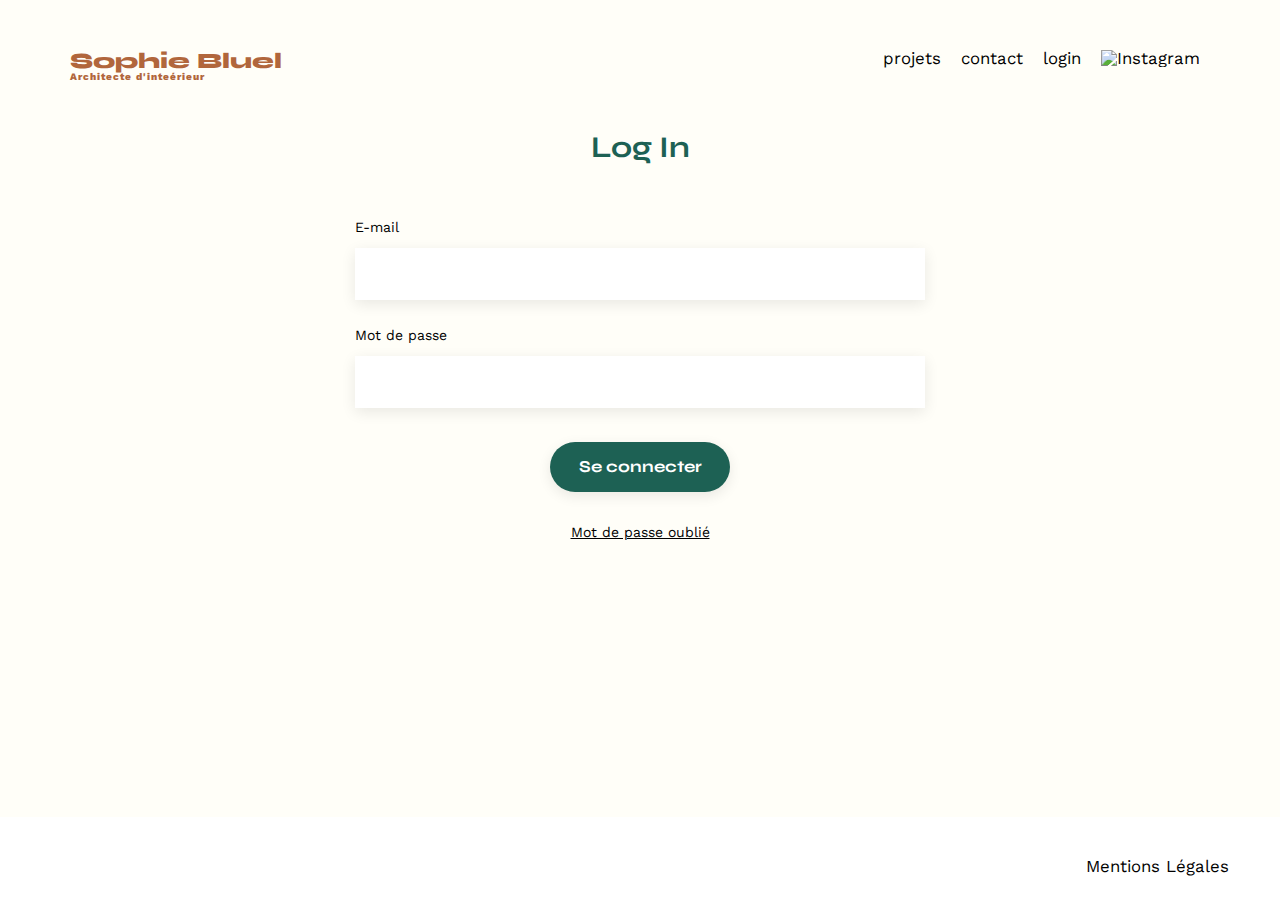
==== FrontEnd/login.html @ e31face7 "Login" ====
<!DOCTYPE html>
<html lang="fr">
<head>
	<meta charset="UTF-8">
	<title>Sophie Bluel - Architecte d'intérieur</title>
	<meta name="viewport" content="width=device-width, initial-scale=1.0">
	<link rel="preconnect" href="https://fonts.googleapis.com">
	<link rel="preconnect" href="https://fonts.gstatic.com" crossorigin>
	<link href="https://fonts.googleapis.com/css2?family=Syne:wght@700;800&family=Work+Sans&display=swap" rel="stylesheet">
	<meta name="description" content="">
	<link rel="stylesheet" href="./assets/style.css">
</head>
<body class="login-page">
<header>
        <h1>Sophie Bluel <span>Architecte d'inteérieur</span></h1>
        <nav>
            <ul>
                <li>projets</li>
                <li>contact</li>
                <li>login</li>
                <li><img src="./assets/icons/instagram.png" alt="Instagram"></li>
            </ul>
        </nav>
</header>
<main>
    <section id="contact">
        <h2>Log In</h2>
        <div id="responseErreur"></div>
        <form id="loginForm" action="" method="post">
            <label for="email">E-mail</label>
            <input type="email" name="email" id="email">
            <div id="erreurEmail"></div>
            <label for="password">Mot de passe</label>
            <input type="password" name="password" id="password">
            <input type="submit" value="Se connecter" id="loginButton">
        </form>
        <a href="#" class="mdpLost">Mot de passe oublié</a>
    </section>
</main>
<footer class="login-footer">
        <nav>
            <ul>
                <li>Mentions Légales</li>
            </ul>
        </nav>
</footer>
<script src="assets/js/login.js"></script>
</body>
</html>
---- FrontEnd/assets/style.css ----
/* http://meyerweb.com/eric/tools/css/reset/
   v2.0 | 20110126
   License: none (public domain)
*/

html, body, div, span, applet, object, iframe,
h1, h2, h3, h4, h5, h6, p, blockquote, pre,
a, abbr, acronym, address, big, cite, code,
del, dfn, em, img, ins, kbd, q, s, samp,
small, strike, strong, sub, sup, tt, var,
b, u, i, center,
dl, dt, dd, ol, ul, li,
fieldset, form, label, legend,
table, caption, tbody, tfoot, thead, tr, th, td,
article, aside, canvas, details, embed,
figure, figcaption, footer, header, hgroup,
menu, nav, output, ruby, section, summary,
time, mark, audio, video {
	margin: 0;
	padding: 0;
	border: 0;
	font-size: 100%;
	/* font: inherit; */
	vertical-align: baseline;
}
/* HTML5 display-role reset for older browsers */
article, aside, details, figcaption, figure,
footer, header, hgroup, menu, nav, section {
	display: block;
}

body {
	line-height: 1;
	background-color: #fffef8;
}

button {
	border: transparent;
}

ol, ul {
	list-style: none;
}
blockquote, q {
	quotes: none;
}
blockquote:before, blockquote:after,
q:before, q:after {
	content: '';
	content: none;
}
table {
	border-collapse: collapse;
	border-spacing: 0;
}
/** end reset css**/
body {
	margin:auto;
	font-family: 'Work Sans' ;
	font-size: 14px;
}
.login-page{
	position: relative;
	min-height: 96.2vh;
}
header {
	display: flex;
	justify-content: space-between;
	margin: 50px auto;
	max-width: 1140px;
}
main {
	max-width: 1140px;
	margin: 0 auto;
}
section {
	margin: 50px 0
}

h1{
	display: flex;
	flex-direction: column;
	font-family: 'Syne';
	font-size: 22px;
	font-weight: 800;
	color: #B1663C
}

h1 > span {
	font-family: 'Work Sans';
	font-size:10px;
	letter-spacing: 0.1em;
;
}

h2{
	font-family: 'Syne';
	font-weight: 700;
	font-size: 30px;
	color: #1D6154
}
nav ul {
	display: flex;
	align-items: center;
	list-style-type: none;

}
nav li {
	padding: 0 10px;
	font-size: 1.2em;
}

li:hover {
	color: #B1663C;
}

/* Modale */

.modal {
	display: none; /* Hidden by default */
	position: fixed; /* Stay in place */
	z-index: 1; /* Sit on top */
	padding-top: 100px; /* Location of the box */
	left: 0;
	top: 0;
	width: 100%; /* Full width */
	height: 100%; /* Full height */
	overflow: auto; /* Enable scroll if needed */
	background-color: rgb(0,0,0); /* Fallback color */
	background-color: rgba(0,0,0,0.4); /* Black w/ opacity */
  }
  
  .modal-content {
	background-color: #fefefe;
	margin: auto;
	padding: 20px;
	border: 1px solid #888;
	width: 80%;
  }
  
  .close {
	color: #aaaaaa;
	float: right;
	font-size: 28px;
	font-weight: bold;
  }
  
  .close:hover,
  .close:focus {
	color: #000;
	text-decoration: none;
	cursor: pointer;
  }

/* Fin Modale */

#introduction {
	display: flex;
	align-items: center;
}
#introduction figure {
	flex: 1
}
#introduction img {
	display: block;
	margin: auto;
	width: 80%;
}

#introduction article {
	flex: 1
}
#introduction h2 {
	margin-bottom: 1em;
}

#introduction p {
	margin-bottom: 0.5em;
}
#portfolio h2 {
	text-align: center;
	/* margin-bottom: 1em; */
}

.filters {
	display: flex;
	justify-content: center;
	margin: 2%;
}

.filters button {
	border-radius: 30px;
	border: 2px solid #1D6154;
	background-color: #fffef8;
	padding: 1% 2% 1% 2%;
	margin: 0 1% 0 1%;
}

.filters button:focus{
	background-color: #1D6154;
	color: white;
} 
.gallery {
	width: 100%;
	display: grid;
	grid-template-columns: 1fr 1fr 1fr;
	grid-column-gap: 20px;
	grid-row-gap: 20px;
}

.gallery img {
	width: 100%;

}

.display {
	display: block;
}

.hidden {
	display: none;
}

#contact {
	width: 50%;
margin: auto;
}
#contact {
	text-align: center;

}
#contact h2{
	margin-bottom: 20px;
}
#contact form {
	text-align: left;
	margin-top:30px;
	display: flex;
	flex-direction: column;
}

#contact input {
	height: 50px;
	font-size: 1.2em;
	border: none;
	box-shadow: 0px 4px 14px rgba(0, 0, 0, 0.09);
}
#contact label {
	margin: 2em 0 1em 0;
}
#contact textarea {
	border: none;
	box-shadow: 0px 4px 14px rgba(0, 0, 0, 0.09);
}

input[type="submit"]{
	font-family: 'Syne';
	font-weight: 700;
	color: white;
	background-color: #1D6154;
	margin : 2em auto ;
	width: 180px;
	text-align: center;
	border-radius: 60px ;
}

.mdpLost {
	color: black;
}

footer {
	background-color: white;
	padding: 1% 1% 1% 0;
	
}

.login-footer {
	position: absolute; 
	bottom: 0;
	right: 0;
	left: 0;
}

footer nav ul {
	display: flex;
	justify-content: flex-end;
	margin: 2em
}
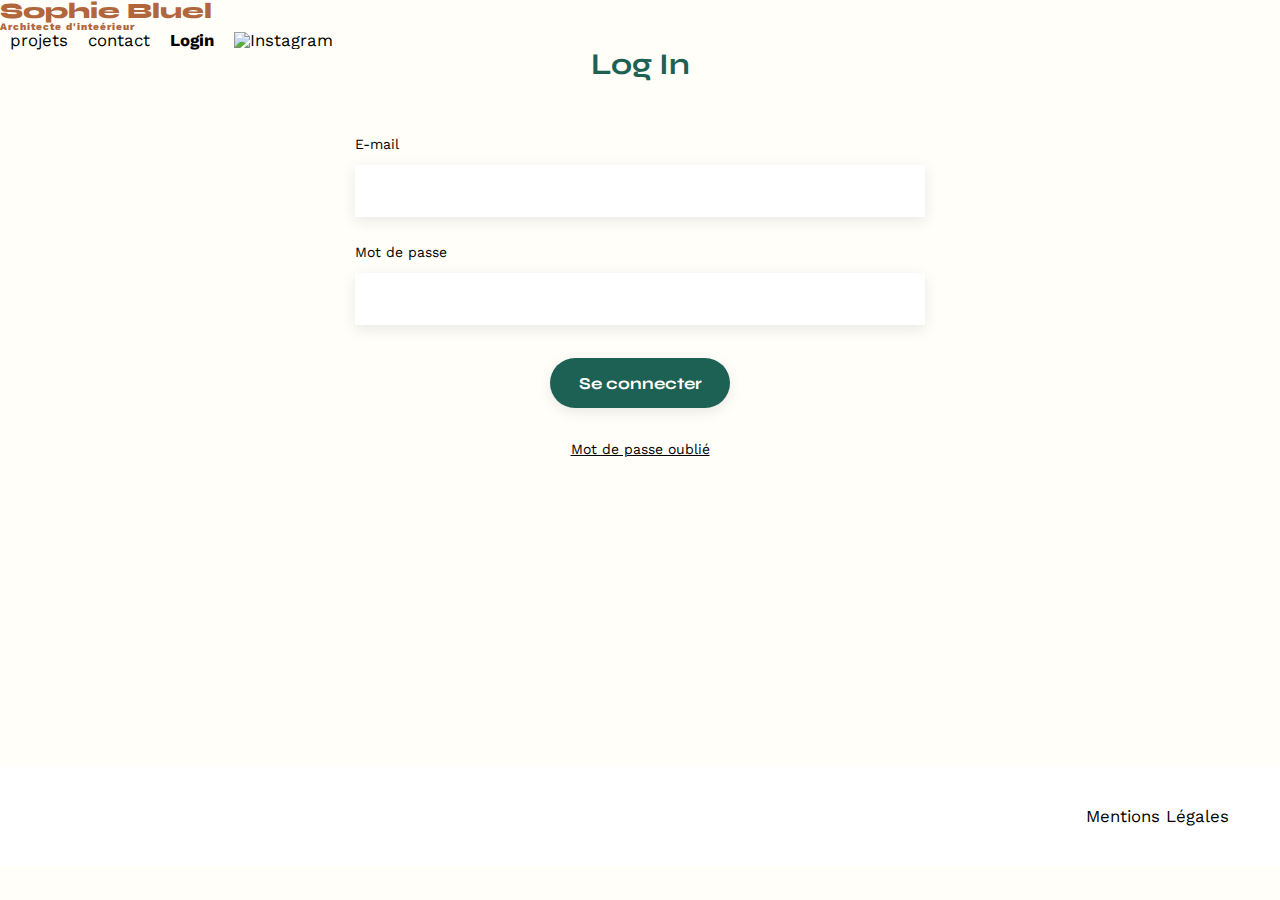
==== commit 89dc2937: "Ajout des parties Login" ====
--- a/FrontEnd/login.html
+++ b/FrontEnd/login.html
@@ -17,7 +17,7 @@
             <ul>
                 <li>projets</li>
                 <li>contact</li>
-                <li>login</li>
+                <li class="login"><b>Login</b></li>
                 <li><img src="./assets/icons/instagram.png" alt="Instagram"></li>
             </ul>
         </nav>
@@ -32,6 +32,7 @@
             <div id="erreurEmail"></div>
             <label for="password">Mot de passe</label>
             <input type="password" name="password" id="password">
+            <div id="erreurPassword"></div>
             <input type="submit" value="Se connecter" id="loginButton">
         </form>
         <a href="#" class="mdpLost">Mot de passe oublié</a>
@@ -45,5 +46,6 @@
         </nav>
 </footer>
 <script src="assets/js/login.js"></script>
+<script src="assets/js/loginTrue"></script>
 </body>
 </html>--- a/FrontEnd/assets/style.css
+++ b/FrontEnd/assets/style.css
@@ -63,12 +63,36 @@
 	position: relative;
 	min-height: 96.2vh;
 }
-header {
+.header {
 	display: flex;
 	justify-content: space-between;
 	margin: 50px auto;
 	max-width: 1140px;
 }
+/* Barre Login */
+.topLogin {
+	display: flex;
+	justify-content: center;
+	align-items: center;
+	width: 100%;
+	background-color: black;
+	height: 50px;
+	color: white;
+	/* display: none; */
+}
+.edition{
+	margin: 2%;
+	width: 120px;
+	display: flex;
+	justify-content: space-around;
+}
+.publier{
+	padding: 1%;
+	background-color: white;
+	color: black;
+	border-radius: 20px;
+}
+/* Fin barre Login */
 main {
 	max-width: 1140px;
 	margin: 0 auto;
@@ -115,7 +139,6 @@
 }
 
 /* Modale */
-
 .modal {
 	display: none; /* Hidden by default */
 	position: fixed; /* Stay in place */
@@ -129,7 +152,6 @@
 	background-color: rgb(0,0,0); /* Fallback color */
 	background-color: rgba(0,0,0,0.4); /* Black w/ opacity */
   }
-  
   .modal-content {
 	background-color: #fefefe;
 	margin: auto;
@@ -137,21 +159,18 @@
 	border: 1px solid #888;
 	width: 80%;
   }
-  
   .close {
 	color: #aaaaaa;
 	float: right;
 	font-size: 28px;
 	font-weight: bold;
   }
-  
   .close:hover,
   .close:focus {
 	color: #000;
 	text-decoration: none;
 	cursor: pointer;
   }
-
 /* Fin Modale */
 
 #introduction {
@@ -177,10 +196,7 @@
 #introduction p {
 	margin-bottom: 0.5em;
 }
-#portfolio h2 {
-	text-align: center;
-	/* margin-bottom: 1em; */
-}
+
 
 .filters {
 	display: flex;
@@ -287,3 +303,51 @@
 	margin: 2em
 }
 
+/* Modale */
+.projets{
+	display: flex;
+	text-align: center;
+	justify-content: center;
+	margin: 1%;
+}
+.projets h2{
+	margin-right: 2%;
+}
+.projets h1{
+	color: #000;
+	font-family: 'work sans';
+	font-size: 26px;
+	font-weight: 400;
+	margin: 1%;
+}
+.inter{
+	display: flex;
+	flex-direction: column;
+	justify-content: center;
+	align-items: center;
+}
+.add{
+	width: 237px;
+	padding: 2%;
+	background-color: #1D6154;
+	border-radius: 20px;
+	margin: 1%;
+}
+.sup{
+	color: red;
+	margin: 1%;
+}
+
+#myBtn{
+	background-color: #fffef8;
+	font-size: large;
+	display: flex;
+	justify-content: space-between;
+	align-items: center;
+	width: 110px;
+	/* display: none; */
+}
+#myBtn i{
+	margin-right: 3%;
+}
+/* Fin Modale */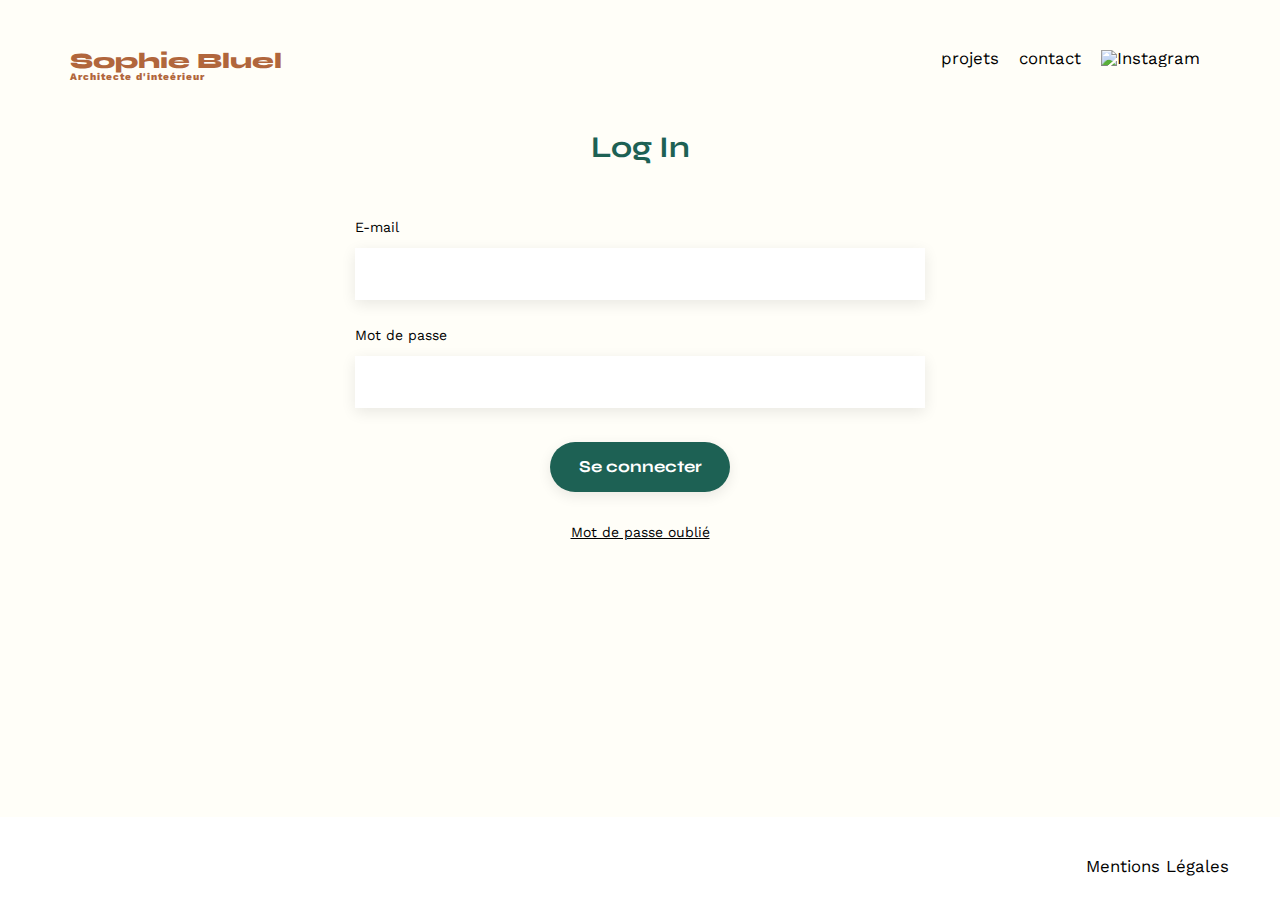
==== commit b1adcaad: "Fin connexion" ====
--- a/FrontEnd/login.html
+++ b/FrontEnd/login.html
@@ -12,6 +12,7 @@
 </head>
 <body class="login-page">
 <header>
+    <div class="header">
         <h1>Sophie Bluel <span>Architecte d'inteérieur</span></h1>
         <nav>
             <ul>
@@ -21,6 +22,7 @@
                 <li><img src="./assets/icons/instagram.png" alt="Instagram"></li>
             </ul>
         </nav>
+    </div>
 </header>
 <main>
     <section id="contact">
@@ -46,6 +48,5 @@
         </nav>
 </footer>
 <script src="assets/js/login.js"></script>
-<script src="assets/js/loginTrue"></script>
 </body>
 </html>--- a/FrontEnd/assets/style.css
+++ b/FrontEnd/assets/style.css
@@ -93,6 +93,12 @@
 	border-radius: 20px;
 }
 /* Fin barre Login */
+.login{
+	display: none;
+}
+.logOut{
+	/* display: hidden; */
+}
 main {
 	max-width: 1140px;
 	margin: 0 auto;
@@ -326,6 +332,11 @@
 	justify-content: center;
 	align-items: center;
 }
+.projets .galleryTwo{
+	margin: 1% auto;
+	width: 420px;
+	border-bottom: solid 1px #B3B3B3;
+}
 .add{
 	width: 237px;
 	padding: 2%;
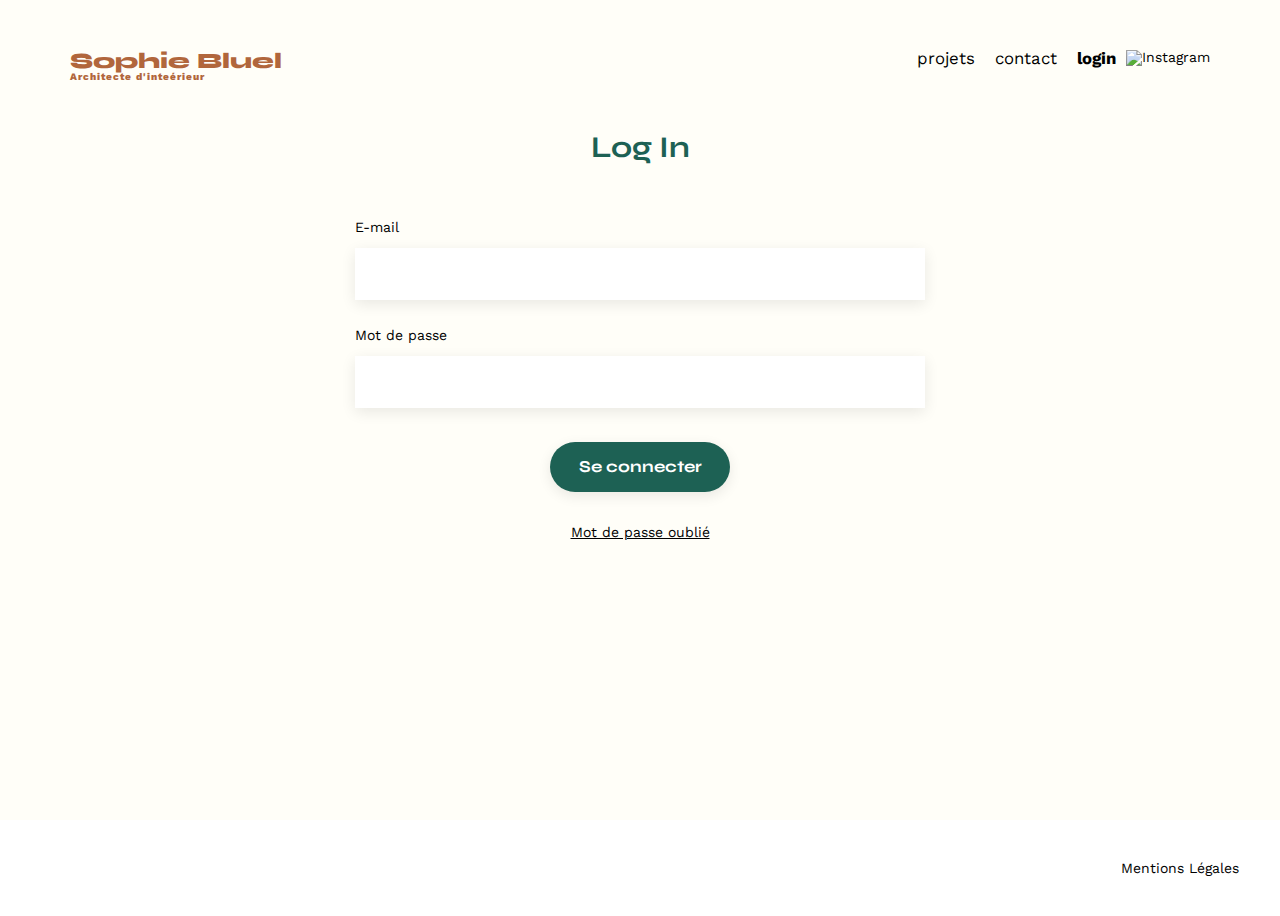
==== commit fe7abcce: "Login complet" ====
--- a/FrontEnd/login.html
+++ b/FrontEnd/login.html
@@ -16,9 +16,9 @@
         <h1>Sophie Bluel <span>Architecte d'inteérieur</span></h1>
         <nav>
             <ul>
-                <li>projets</li>
-                <li>contact</li>
-                <li class="login"><b>Login</b></li>
+                <a href="#projets">projets</a>
+			    <a href="#contact">contact</a>
+			    <a href="http://127.0.0.1:5500/P3/FrontEnd/login.html" class="logIn"><b>login</b></a>
                 <li><img src="./assets/icons/instagram.png" alt="Instagram"></li>
             </ul>
         </nav>
--- a/FrontEnd/assets/style.css
+++ b/FrontEnd/assets/style.css
@@ -15,7 +15,7 @@
 article, aside, canvas, details, embed,
 figure, figcaption, footer, header, hgroup,
 menu, nav, output, ruby, section, summary,
-time, mark, audio, video {
+time, mark, audio, video, a {
 	margin: 0;
 	padding: 0;
 	border: 0;
@@ -29,6 +29,14 @@
 	display: block;
 }
 
+
+.caché {
+	display : none;
+	}
+.pasCaché{
+	display: block;
+	}
+
 body {
 	line-height: 1;
 	background-color: #fffef8;
@@ -38,7 +46,7 @@
 	border: transparent;
 }
 
-ol, ul {
+ol, a {
 	list-style: none;
 }
 blockquote, q {
@@ -87,18 +95,13 @@
 	justify-content: space-around;
 }
 .publier{
-	padding: 1%;
+	padding: 10px;
 	background-color: white;
 	color: black;
 	border-radius: 20px;
 }
 /* Fin barre Login */
-.login{
-	display: none;
-}
-.logOut{
-	/* display: hidden; */
-}
+
 main {
 	max-width: 1140px;
 	margin: 0 auto;
@@ -107,6 +110,20 @@
 	margin: 50px 0
 }
 
+.modifOne{
+	margin-bottom: 4%;
+}
+article .fa-pen-to-square{
+	margin-right: 2%;
+	/* display: none; */
+}
+.modifTwo{
+	margin: 2% 2% 0 10%;
+}
+figure .fa-pen-to-square{
+	margin-right: 2%;
+	/* display: none; */
+}
 h1{
 	display: flex;
 	flex-direction: column;
@@ -135,13 +152,147 @@
 	list-style-type: none;
 
 }
-nav li {
+nav a {
 	padding: 0 10px;
 	font-size: 1.2em;
-}
-
-li:hover {
+	text-decoration: none;
+	color: black;
+}
+
+a:hover {
 	color: #B1663C;
+}
+
+
+
+#introduction {
+	display: flex;
+	align-items: center;
+}
+#introduction figure {
+	flex: 1
+}
+#introduction img {
+	display: block;
+	margin: auto;
+	width: 80%;
+}
+
+#introduction article {
+	flex: 1
+}
+#introduction h2 {
+	margin-bottom: 1em;
+}
+
+#introduction p {
+	margin-bottom: 0.5em;
+}
+
+
+.filters {
+	display: flex;
+	justify-content: center;
+	margin: 2%;
+}
+
+.filters button {
+	border-radius: 30px;
+	border: 2px solid #1D6154;
+	background-color: #fffef8;
+	padding: 1% 2% 1% 2%;
+	margin: 0 1% 0 1%;
+}
+
+.filters button:focus{
+	background-color: #1D6154;
+	color: white;
+} 
+.gallery {
+	width: 100%;
+	display: grid;
+	grid-template-columns: 1fr 1fr 1fr;
+	grid-column-gap: 20px;
+	grid-row-gap: 20px;
+}
+
+.gallery img {
+	width: 100%;
+
+}
+
+.display {
+	display: block;
+}
+
+.hidden {
+	display: none;
+}
+
+#contact {
+	width: 50%;
+	margin: auto;
+}
+#contact {
+	text-align: center;
+
+}
+#contact h2{
+	margin-bottom: 20px;
+}
+#contact form {
+	text-align: left;
+	margin-top:30px;
+	display: flex;
+	flex-direction: column;
+}
+
+#contact input {
+	height: 50px;
+	font-size: 1.2em;
+	border: none;
+	box-shadow: 0px 4px 14px rgba(0, 0, 0, 0.09);
+}
+#contact label {
+	margin: 2em 0 1em 0;
+}
+#contact textarea {
+	border: none;
+	box-shadow: 0px 4px 14px rgba(0, 0, 0, 0.09);
+}
+
+input[type="submit"]{
+	font-family: 'Syne';
+	font-weight: 700;
+	color: white;
+	background-color: #1D6154;
+	margin : 2em auto ;
+	width: 180px;
+	text-align: center;
+	border-radius: 60px ;
+}
+
+.mdpLost {
+	color: black;
+}
+
+footer {
+	background-color: white;
+	padding: 1% 1% 1% 0;
+	
+}
+
+.login-footer {
+	position: absolute; 
+	bottom: 0;
+	right: 0;
+	left: 0;
+}
+
+footer nav ul {
+	display: flex;
+	justify-content: flex-end;
+	margin: 2em
 }
 
 /* Modale */
@@ -149,7 +300,7 @@
 	display: none; /* Hidden by default */
 	position: fixed; /* Stay in place */
 	z-index: 1; /* Sit on top */
-	padding-top: 100px; /* Location of the box */
+	padding-top: 10%; /* Location of the box */
 	left: 0;
 	top: 0;
 	width: 100%; /* Full width */
@@ -160,10 +311,12 @@
   }
   .modal-content {
 	background-color: #fefefe;
-	margin: auto;
+	margin: 0 auto;
 	padding: 20px;
 	border: 1px solid #888;
-	width: 80%;
+	width: 500px;
+	height: 600px;
+	padding-bottom: 0;
   }
   .close {
 	color: #aaaaaa;
@@ -177,165 +330,55 @@
 	text-decoration: none;
 	cursor: pointer;
   }
-/* Fin Modale */
-
-#introduction {
-	display: flex;
-	align-items: center;
-}
-#introduction figure {
-	flex: 1
-}
-#introduction img {
-	display: block;
-	margin: auto;
-	width: 80%;
-}
-
-#introduction article {
-	flex: 1
-}
-#introduction h2 {
-	margin-bottom: 1em;
-}
-
-#introduction p {
-	margin-bottom: 0.5em;
-}
-
-
-.filters {
-	display: flex;
-	justify-content: center;
-	margin: 2%;
-}
-
-.filters button {
-	border-radius: 30px;
-	border: 2px solid #1D6154;
-	background-color: #fffef8;
-	padding: 1% 2% 1% 2%;
-	margin: 0 1% 0 1%;
-}
-
-.filters button:focus{
-	background-color: #1D6154;
-	color: white;
-} 
-.gallery {
-	width: 100%;
-	display: grid;
-	grid-template-columns: 1fr 1fr 1fr;
-	grid-column-gap: 20px;
-	grid-row-gap: 20px;
-}
-
-.gallery img {
-	width: 100%;
-
-}
-
-.display {
-	display: block;
-}
-
-.hidden {
-	display: none;
-}
-
-#contact {
-	width: 50%;
-margin: auto;
-}
-#contact {
+
+.titreModal{
+	display: flex;
 	text-align: center;
-
-}
-#contact h2{
-	margin-bottom: 20px;
-}
-#contact form {
-	text-align: left;
-	margin-top:30px;
-	display: flex;
-	flex-direction: column;
-}
-
-#contact input {
-	height: 50px;
-	font-size: 1.2em;
-	border: none;
-	box-shadow: 0px 4px 14px rgba(0, 0, 0, 0.09);
-}
-#contact label {
-	margin: 2em 0 1em 0;
-}
-#contact textarea {
-	border: none;
-	box-shadow: 0px 4px 14px rgba(0, 0, 0, 0.09);
-}
-
-input[type="submit"]{
-	font-family: 'Syne';
-	font-weight: 700;
-	color: white;
-	background-color: #1D6154;
-	margin : 2em auto ;
-	width: 180px;
-	text-align: center;
-	border-radius: 60px ;
-}
-
-.mdpLost {
-	color: black;
-}
-
-footer {
-	background-color: white;
-	padding: 1% 1% 1% 0;
-	
-}
-
-.login-footer {
-	position: absolute; 
-	bottom: 0;
-	right: 0;
-	left: 0;
-}
-
-footer nav ul {
-	display: flex;
-	justify-content: flex-end;
-	margin: 2em
-}
-
-/* Modale */
-.projets{
-	display: flex;
-	text-align: center;
 	justify-content: center;
 	margin: 1%;
 }
-.projets h2{
+.titreModal h2{
 	margin-right: 2%;
 }
-.projets h1{
+
+.interModal h3{
+
 	color: #000;
 	font-family: 'work sans';
 	font-size: 26px;
 	font-weight: 400;
-	margin: 1%;
+	margin: 10%;
 }
 .inter{
 	display: flex;
 	flex-direction: column;
 	justify-content: center;
 	align-items: center;
-}
-.projets .galleryTwo{
-	margin: 1% auto;
-	width: 420px;
-	border-bottom: solid 1px #B3B3B3;
+	margin-top: 5%;
+}
+.contentGallery{
+	height: 80%;
+	/* display: none; */
+}
+.tittleGalleryTwo{
+	display: flex;
+	justify-content: center;
+	align-items: center;
+}
+.contentGallery .galleryTwo{
+	display: grid;
+	grid-template-columns: 1fr 1fr 1fr 1fr 1fr;
+	grid-column-gap: 20px;
+	grid-row-gap: 20px;
+	height: auto;
+	width: 80%;
+	margin: 0 auto;
+	padding-bottom: 5%;
+	border-bottom: 1px solid #B3B3B3;
+}
+.galleryTwo img{
+	width: 100%;
+	margin: 0;
 }
 .add{
 	width: 237px;
@@ -343,12 +386,17 @@
 	background-color: #1D6154;
 	border-radius: 20px;
 	margin: 1%;
+	display: flex;
+	justify-content: center;
+	align-items: center;
 }
 .sup{
 	color: red;
 	margin: 1%;
 }
-
+.contentFormulaire{
+	display: none;
+}
 #myBtn{
 	background-color: #fffef8;
 	font-size: large;
@@ -361,4 +409,17 @@
 #myBtn i{
 	margin-right: 3%;
 }
-/* Fin Modale */+/* Fin Modale */
+
+.testParent{
+	position: relative;
+}
+.test{
+	position: absolute;
+	right: 5px;
+	top: 5px;
+}
+
+.testTwo{
+	border: solid red;
+}
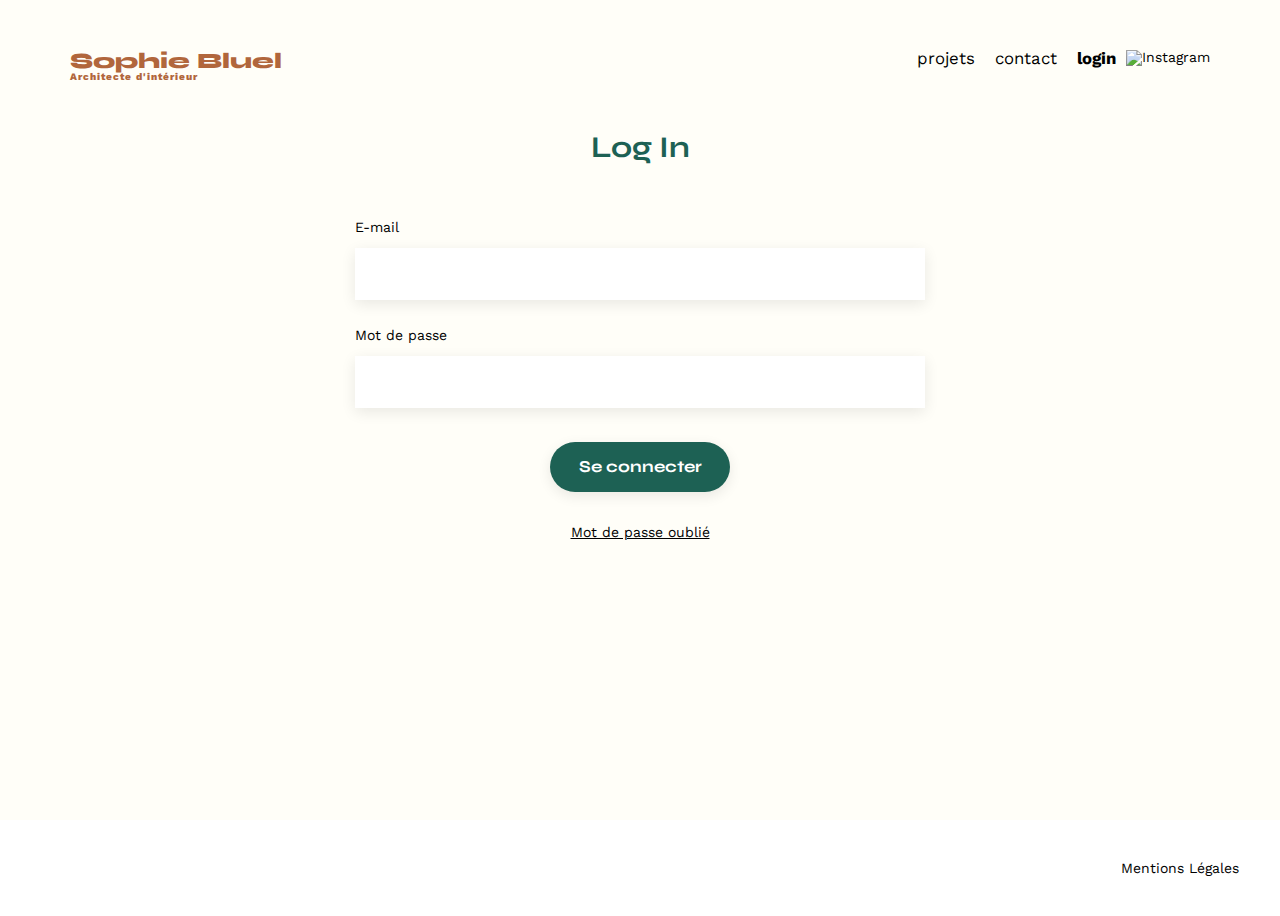
==== commit acc41725: "Login + Visuel Modal" ====
--- a/FrontEnd/login.html
+++ b/FrontEnd/login.html
@@ -13,7 +13,7 @@
 <body class="login-page">
 <header>
     <div class="header">
-        <h1>Sophie Bluel <span>Architecte d'inteérieur</span></h1>
+        <h1>Sophie Bluel <span>Architecte d'intérieur</span></h1>
         <nav>
             <ul>
                 <a href="#projets">projets</a>
--- a/FrontEnd/assets/style.css
+++ b/FrontEnd/assets/style.css
@@ -324,13 +324,16 @@
 	font-size: 28px;
 	font-weight: bold;
   }
-  .close:hover,
-  .close:focus {
+  .modalControl:hover,
+  .modalControl:focus {
 	color: #000;
 	text-decoration: none;
 	cursor: pointer;
   }
 
+.modalControl{
+	display: inline;
+}
 .titreModal{
 	display: flex;
 	text-align: center;
@@ -380,7 +383,7 @@
 	width: 100%;
 	margin: 0;
 }
-.add{
+.ajouter{
 	width: 237px;
 	padding: 2%;
 	background-color: #1D6154;
@@ -394,9 +397,23 @@
 	color: red;
 	margin: 1%;
 }
-.contentFormulaire{
-	display: none;
-}
+/* FORMULAIRE */
+
+.interForm{
+
+
+	
+}
+.tittleAddImg{
+
+}
+.interForm .formulaire{
+	display: flex;
+	flex-direction: column;
+	align-items: center;
+	justify-content: center;
+}
+/* FIN FORMULAIRE */
 #myBtn{
 	background-color: #fffef8;
 	font-size: large;
